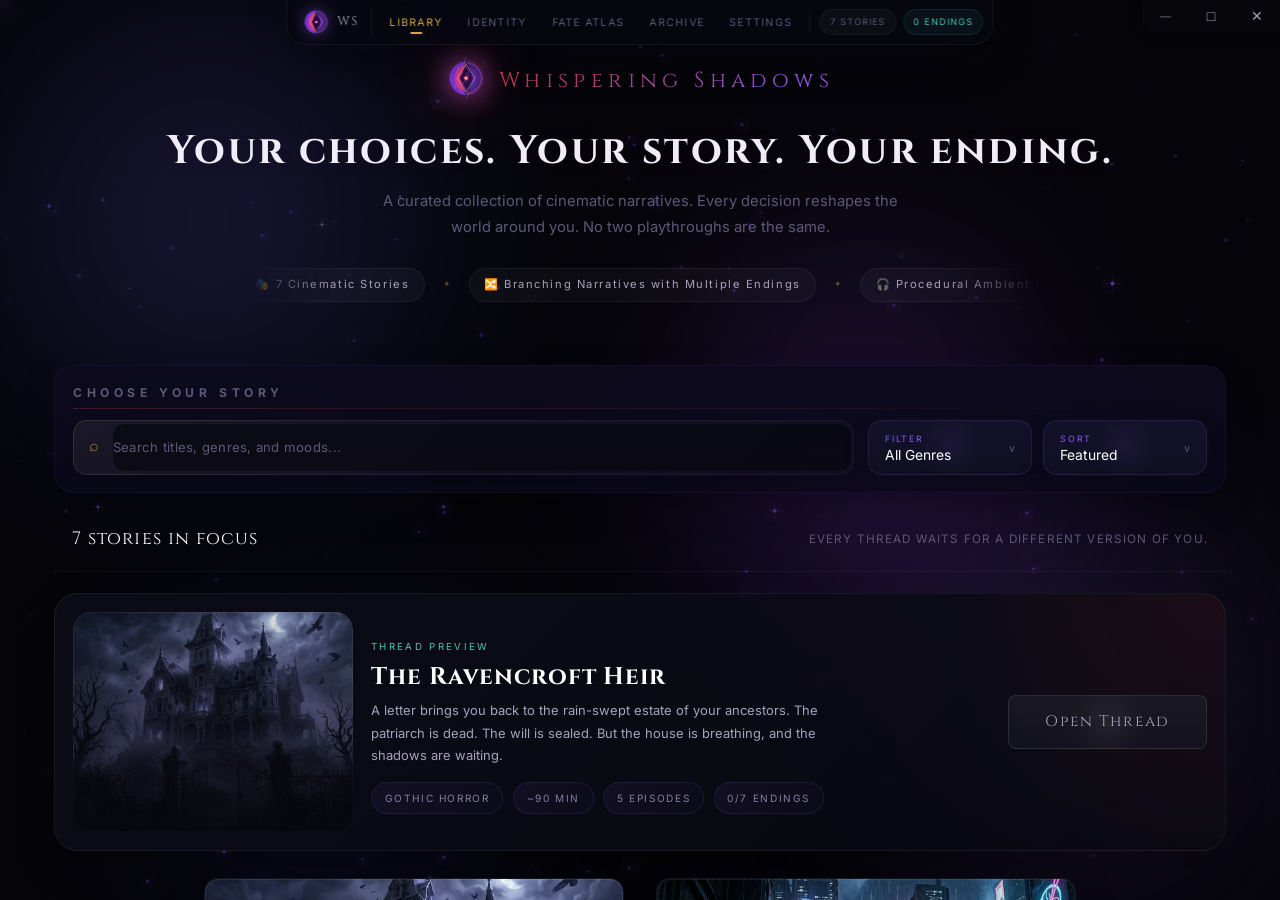
==== index.html @ 41d5b936 "Add root index.html entrypoint and vercel.json configuration for Vercel deployment" ====
<!DOCTYPE html>
<html lang="en">
<head>
    <meta charset="UTF-8">
    <meta http-equiv="refresh" content="0; url=UI/Views/index.html">
    <title>Whispering Shadows — Interactive Cinematic Stories</title>
    <script>
        window.location.replace("UI/Views/index.html");
    </script>
</head>
<body style="background: #050508; color: #e0d0b0; font-family: 'Cinzel', serif, sans-serif; display: flex; align-items: center; justify-content: center; height: 100vh; margin: 0; text-align: center;">
    <div>
        <h1 style="letter-spacing: 4px; font-weight: 300;">WHISPERING SHADOWS</h1>
        <p style="opacity: 0.7; font-size: 14px;">Loading game realm...</p>
        <p style="font-size: 12px; opacity: 0.4;">If you are not redirected automatically, <a href="UI/Views/index.html" style="color: #e0d0b0;">click here</a>.</p>
    </div>
</body>
</html>
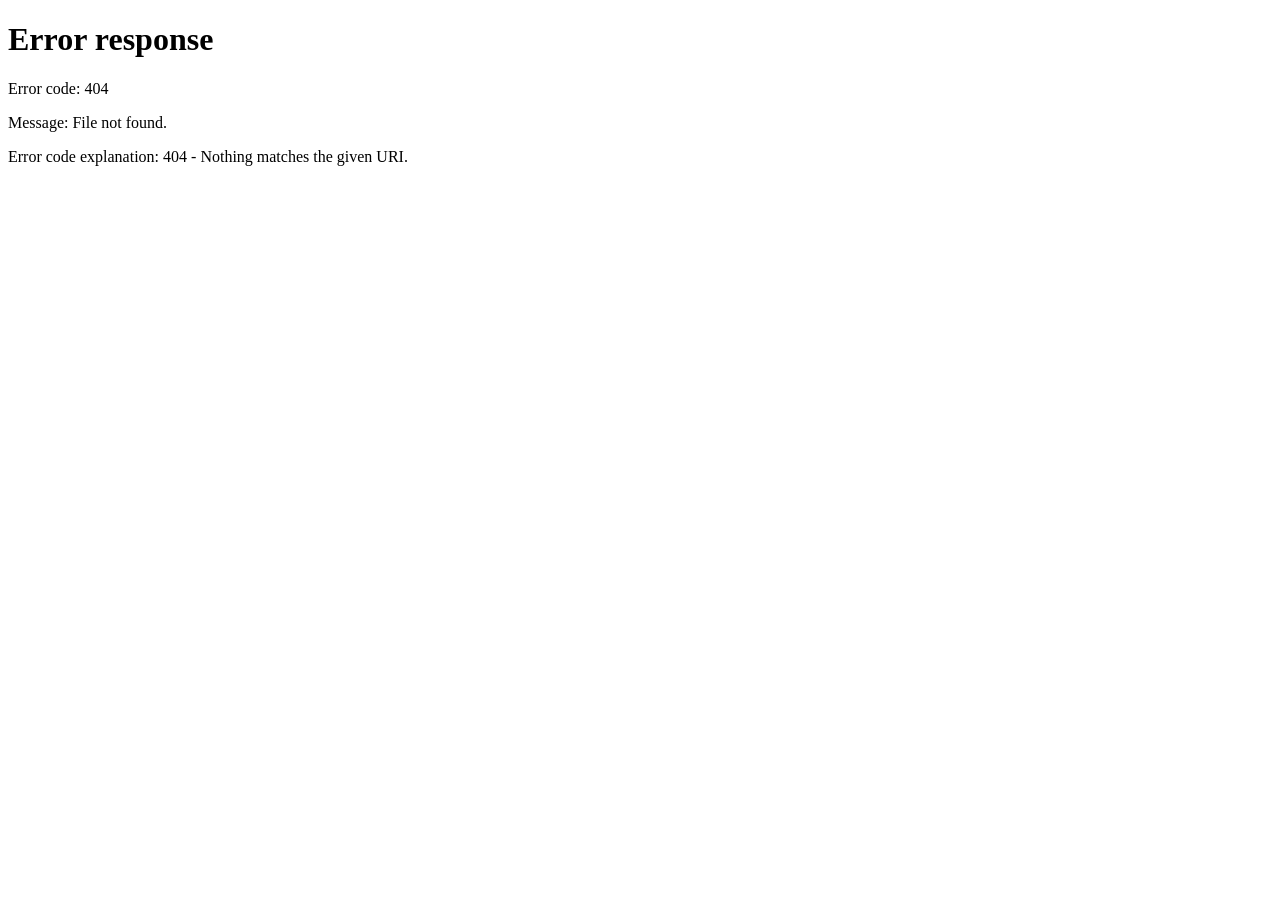
==== commit 1f736130: "Fix root redirect resolution for GitHub Pages/Vercel and ensure reliable boot initialization" ====
--- a/index.html
+++ b/index.html
@@ -2,17 +2,26 @@
 <html lang="en">
 <head>
     <meta charset="UTF-8">
-    <meta http-equiv="refresh" content="0; url=UI/Views/index.html">
     <title>Whispering Shadows — Interactive Cinematic Stories</title>
     <script>
-        window.location.replace("UI/Views/index.html");
+        (function() {
+            var basePath = window.location.pathname.replace(/\/+$/, '');
+            var target = basePath + '/UI/Views/index.html';
+            window.location.replace(target);
+        })();
     </script>
 </head>
 <body style="background: #050508; color: #e0d0b0; font-family: 'Cinzel', serif, sans-serif; display: flex; align-items: center; justify-content: center; height: 100vh; margin: 0; text-align: center;">
     <div>
         <h1 style="letter-spacing: 4px; font-weight: 300;">WHISPERING SHADOWS</h1>
-        <p style="opacity: 0.7; font-size: 14px;">Loading game realm...</p>
-        <p style="font-size: 12px; opacity: 0.4;">If you are not redirected automatically, <a href="UI/Views/index.html" style="color: #e0d0b0;">click here</a>.</p>
+        <p style="opacity: 0.7; font-size: 14px;">Entering game realm...</p>
+        <p style="font-size: 13px; opacity: 0.5; margin-top: 20px;">
+            <a id="direct-link" href="UI/Views/index.html" style="color: #c4a7e7; text-decoration: underline;">Click here if not redirected automatically</a>
+        </p>
     </div>
+    <script>
+        var basePath = window.location.pathname.replace(/\/+$/, '');
+        document.getElementById('direct-link').href = basePath + '/UI/Views/index.html';
+    </script>
 </body>
 </html>
